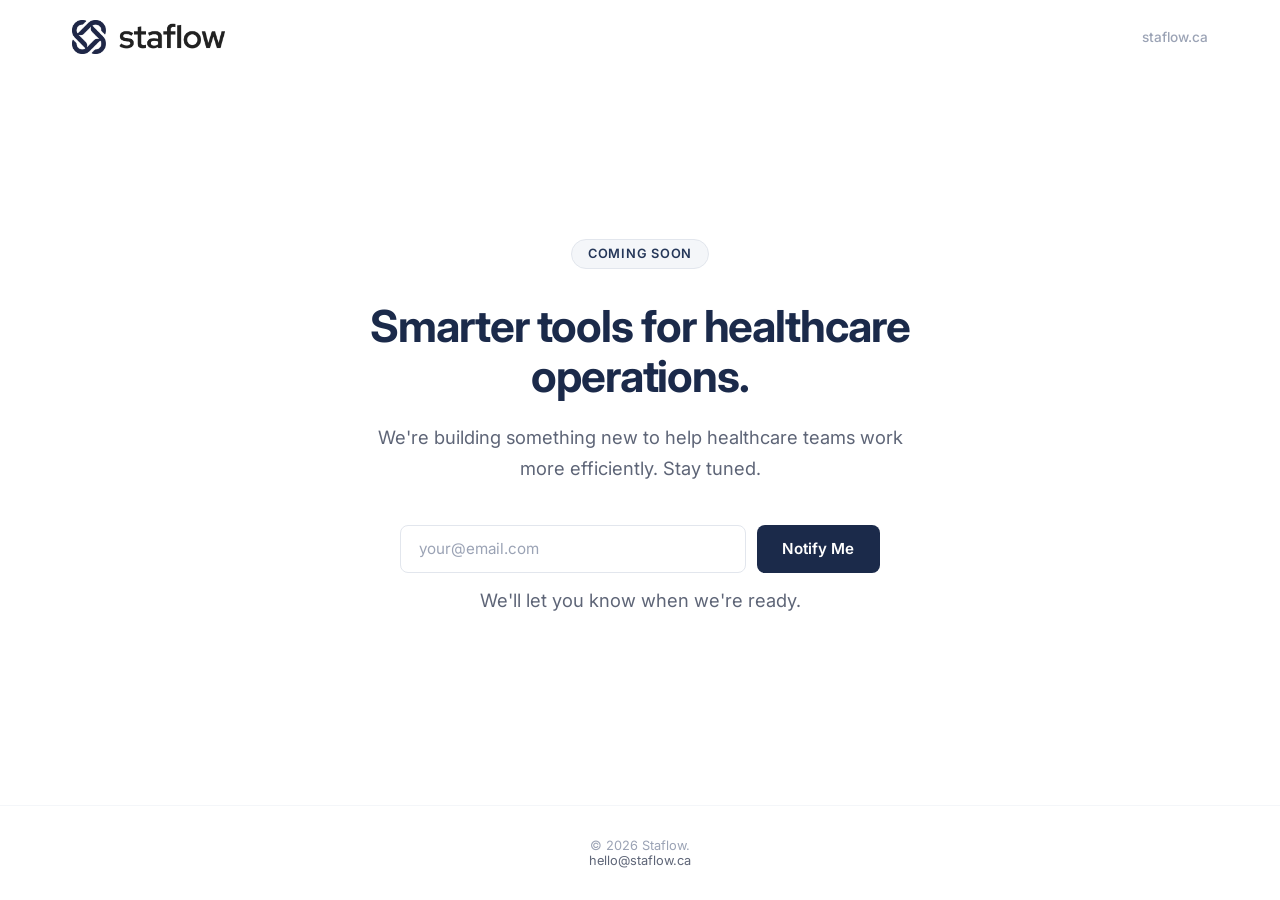
==== index.html @ c16e26d8 "Add files via upload" ====
<!DOCTYPE html>
<html lang="en">
<head>
    <meta charset="UTF-8">
    <meta name="viewport" content="width=device-width, initial-scale=1.0">
    <title>Staflow — Something new is coming</title>
    <meta name="description" content="Staflow is building smarter tools for healthcare operations. Coming soon.">
    <link rel="icon" type="image/x-icon" href="favicon.ico">

    <!-- Fonts -->
    <link rel="preconnect" href="https://fonts.googleapis.com">
    <link rel="preconnect" href="https://fonts.gstatic.com" crossorigin>
    <link href="https://fonts.googleapis.com/css2?family=Inter:wght@400;500;600;700&display=swap" rel="stylesheet">

    <style>
        *, *::before, *::after {
            margin: 0;
            padding: 0;
            box-sizing: border-box;
        }

        :root {
            --navy: #1B2A4A;
            --navy-light: #253759;
            --navy-dark: #111D35;
            --white: #FFFFFF;
            --gray-100: #F4F6F9;
            --gray-200: #E2E6ED;
            --gray-400: #9BA3B5;
            --gray-600: #5E6577;
            --accent: #3B7DDD;
            --accent-hover: #2E6AC4;
            --success: #2EAD6B;
        }

        html {
            font-size: 16px;
            scroll-behavior: smooth;
        }

        body {
            font-family: 'Inter', -apple-system, BlinkMacSystemFont, 'Segoe UI', sans-serif;
            background-color: var(--white);
            color: var(--navy);
            min-height: 100vh;
            display: flex;
            flex-direction: column;
            -webkit-font-smoothing: antialiased;
        }

        /* ── NAV ── */
        nav {
            padding: 1.25rem 2rem;
            display: flex;
            align-items: center;
            justify-content: space-between;
            max-width: 1200px;
            margin: 0 auto;
            width: 100%;
        }

        .logo-container {
            display: flex;
            align-items: center;
        }

        .logo-full {
            height: 34px;
            width: auto;
        }

        .nav-domain {
            font-size: 0.85rem;
            color: var(--gray-400);
            font-weight: 500;
        }

        /* ── HERO ── */
        .hero {
            flex: 1;
            display: flex;
            flex-direction: column;
            align-items: center;
            justify-content: center;
            text-align: center;
            padding: 4rem 2rem 3rem;
            max-width: 720px;
            margin: 0 auto;
        }

        .badge {
            display: inline-block;
            background: var(--gray-100);
            color: var(--navy-light);
            font-size: 0.8rem;
            font-weight: 600;
            letter-spacing: 0.06em;
            text-transform: uppercase;
            padding: 0.4rem 1rem;
            border-radius: 100px;
            border: 1px solid var(--gray-200);
            margin-bottom: 2rem;
        }

        .hero h1 {
            font-size: 2.75rem;
            font-weight: 700;
            line-height: 1.15;
            letter-spacing: -0.025em;
            color: var(--navy);
            margin-bottom: 1.25rem;
        }

        .hero p {
            font-size: 1.15rem;
            line-height: 1.7;
            color: var(--gray-600);
            max-width: 560px;
            margin-bottom: 2.5rem;
        }

        /* ── EMAIL FORM ── */
        .email-form {
            display: flex;
            gap: 0.65rem;
            width: 100%;
            max-width: 480px;
        }

        .email-form input[type="email"] {
            flex: 1;
            padding: 0.85rem 1.1rem;
            font-size: 0.95rem;
            font-family: inherit;
            border: 1.5px solid var(--gray-200);
            border-radius: 8px;
            outline: none;
            color: var(--navy);
            transition: border-color 0.2s;
        }

        .email-form input[type="email"]::placeholder {
            color: var(--gray-400);
        }

        .email-form input[type="email"]:focus {
            border-color: var(--accent);
        }

        .email-form button {
            padding: 0.85rem 1.6rem;
            font-size: 0.95rem;
            font-weight: 600;
            font-family: inherit;
            background: var(--navy);
            color: var(--white);
            border: none;
            border-radius: 8px;
            cursor: pointer;
            white-space: nowrap;
            transition: background 0.2s;
        }

        .email-form button:hover {
            background: var(--navy-light);
        }

        .form-note {
            margin-top: 0.75rem;
            font-size: 0.8rem;
            color: var(--gray-400);
        }

        /* Success state */
        .email-form.success input[type="email"] {
            border-color: var(--success);
        }

        .form-success {
            display: none;
            margin-top: 0.75rem;
            font-size: 0.9rem;
            color: var(--success);
            font-weight: 500;
        }

        .form-success.visible {
            display: block;
        }

        /* ── FEATURES STRIP ── */
        .features {
            display: flex;
            justify-content: center;
            gap: 3rem;
            padding: 3rem 2rem 1rem;
            max-width: 700px;
            margin: 0 auto;
        }

        .feature {
            text-align: center;
        }

        .feature-icon {
            width: 44px;
            height: 44px;
            background: var(--gray-100);
            border-radius: 10px;
            display: flex;
            align-items: center;
            justify-content: center;
            margin: 0 auto 0.65rem;
        }

        .feature-icon svg {
            width: 22px;
            height: 22px;
            stroke: var(--navy-light);
        }

        .feature h3 {
            font-size: 0.85rem;
            font-weight: 600;
            color: var(--navy);
            margin-bottom: 0.25rem;
        }

        .feature p {
            font-size: 0.78rem;
            color: var(--gray-400);
            line-height: 1.4;
        }

        /* ── FOOTER ── */
        footer {
            padding: 2rem;
            text-align: center;
            font-size: 0.8rem;
            color: var(--gray-400);
            border-top: 1px solid var(--gray-100);
            margin-top: auto;
        }

        footer a {
            color: var(--gray-600);
            text-decoration: none;
        }

        footer a:hover {
            color: var(--navy);
        }

        /* ── RESPONSIVE ── */
        @media (max-width: 640px) {
            nav {
                padding: 1rem 1.25rem;
            }

            .hero {
                padding: 3rem 1.5rem 2rem;
            }

            .hero h1 {
                font-size: 2rem;
            }

            .hero p {
                font-size: 1rem;
            }

            .email-form {
                flex-direction: column;
            }

            .email-form button {
                width: 100%;
            }

            .features {
                flex-direction: column;
                gap: 1.5rem;
                align-items: center;
            }
        }
    </style>
</head>
<body>

    <!-- NAV -->
    <nav>
        <div class="logo-container">
            <img src="staflow_logo.png" alt="Staflow" class="logo-full">
        </div>
        <span class="nav-domain">staflow.ca</span>
    </nav>

    <!-- HERO -->
    <main class="hero">
        <span class="badge">Coming Soon</span>

        <h1>Smarter tools for healthcare operations.</h1>

        <p>
            We're building something new to help healthcare teams work more
            efficiently. Stay tuned.
        </p>

        <form class="email-form" id="signupForm" onsubmit="handleSubmit(event)">
            <input type="email" id="emailInput" placeholder="your@email.com" required aria-label="Email address">
            <button type="submit">Notify Me</button>
        </form>
        <p class="form-note" id="formNote">We'll let you know when we're ready.</p>
        <p class="form-success" id="formSuccess">Thank you — we'll be in touch.</p>
    </main>

    <!-- FEATURE STRIP (removed for now) -->

    <!-- FOOTER -->
    <footer>
        &copy; 2026 Staflow.
        <br>
        <a href="mailto:hello@staflow.ca">hello@staflow.ca</a>
    </footer>

    <script>
        function handleSubmit(e) {
            e.preventDefault();
            const email = document.getElementById('emailInput').value;
            const form = document.getElementById('signupForm');
            const note = document.getElementById('formNote');
            const success = document.getElementById('formSuccess');

            // For now, store locally. Replace with your email service (Mailchimp, ConvertKit, etc.)
            console.log('Signup:', email);

            // Show success state
            form.classList.add('success');
            note.style.display = 'none';
            success.classList.add('visible');

            // Disable the form
            document.getElementById('emailInput').disabled = true;
            form.querySelector('button').textContent = 'Submitted';
            form.querySelector('button').disabled = true;
        }
    </script>

</body>
</html>
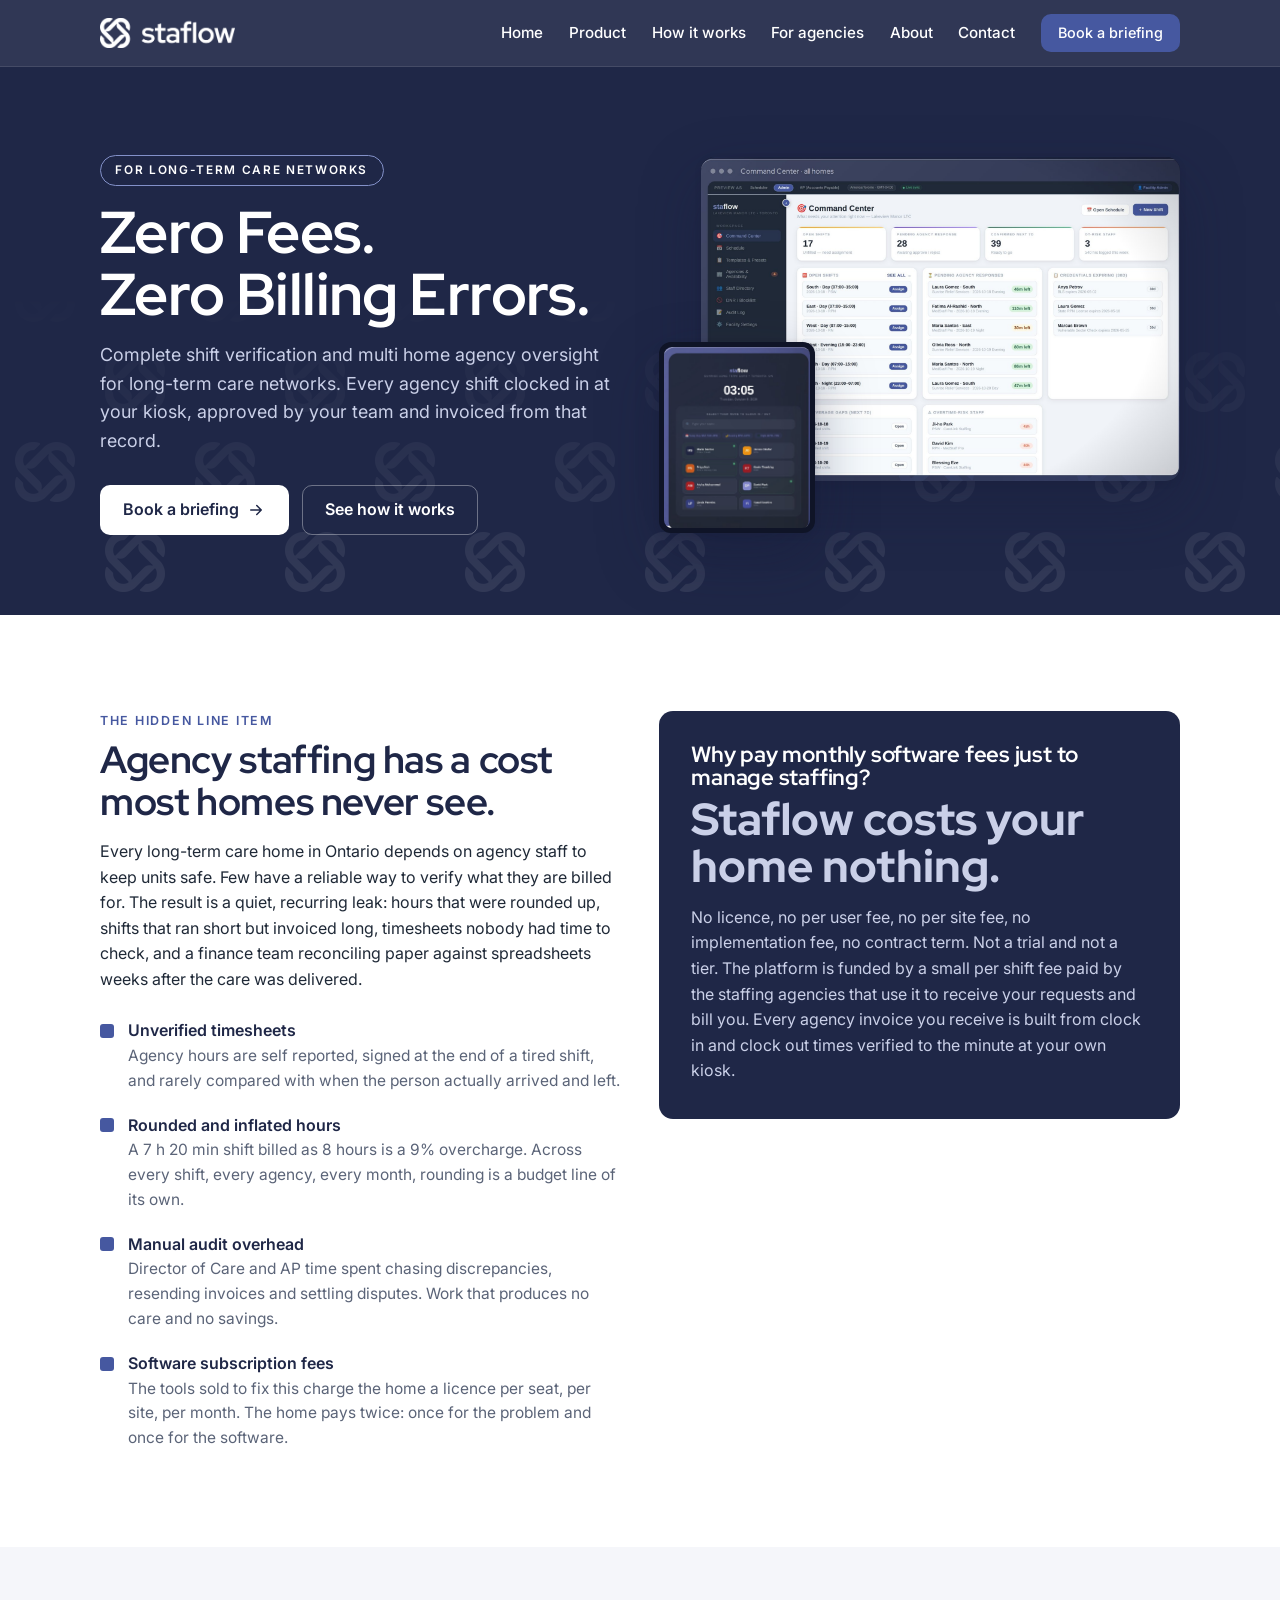
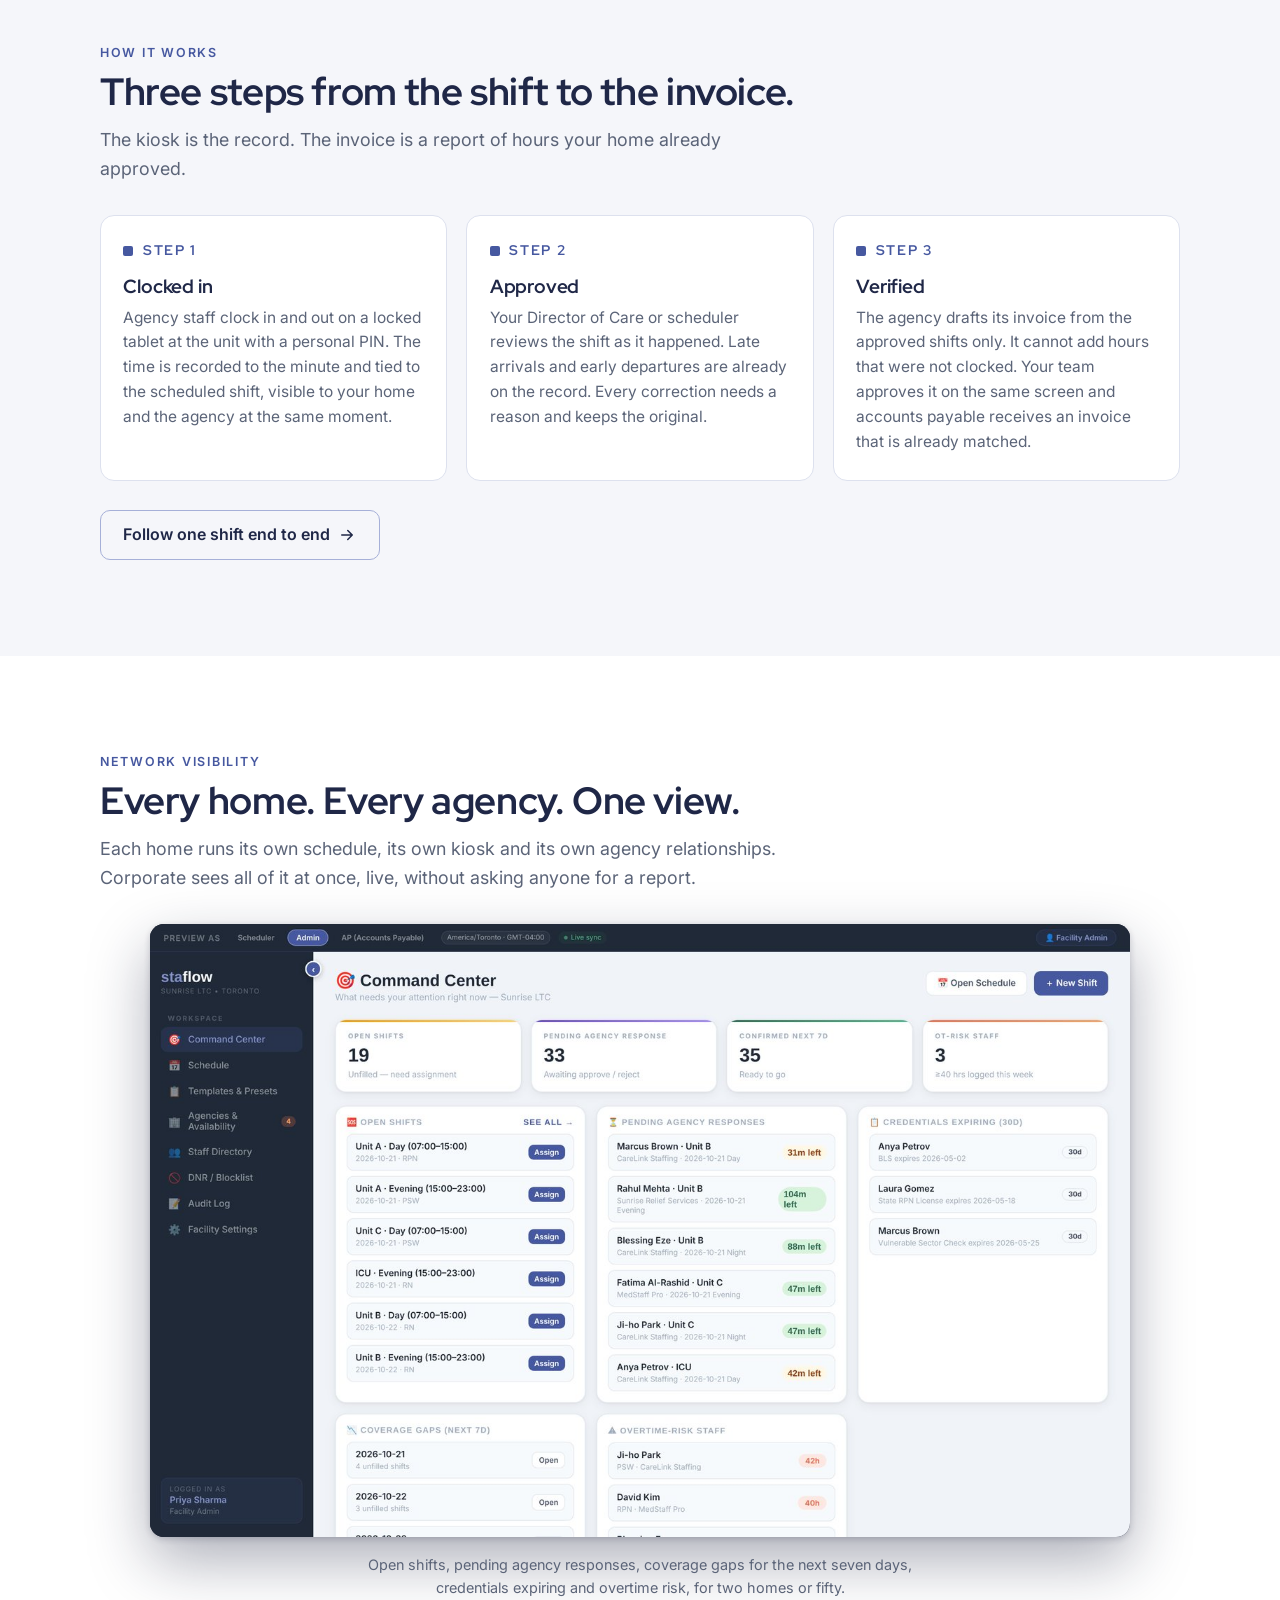
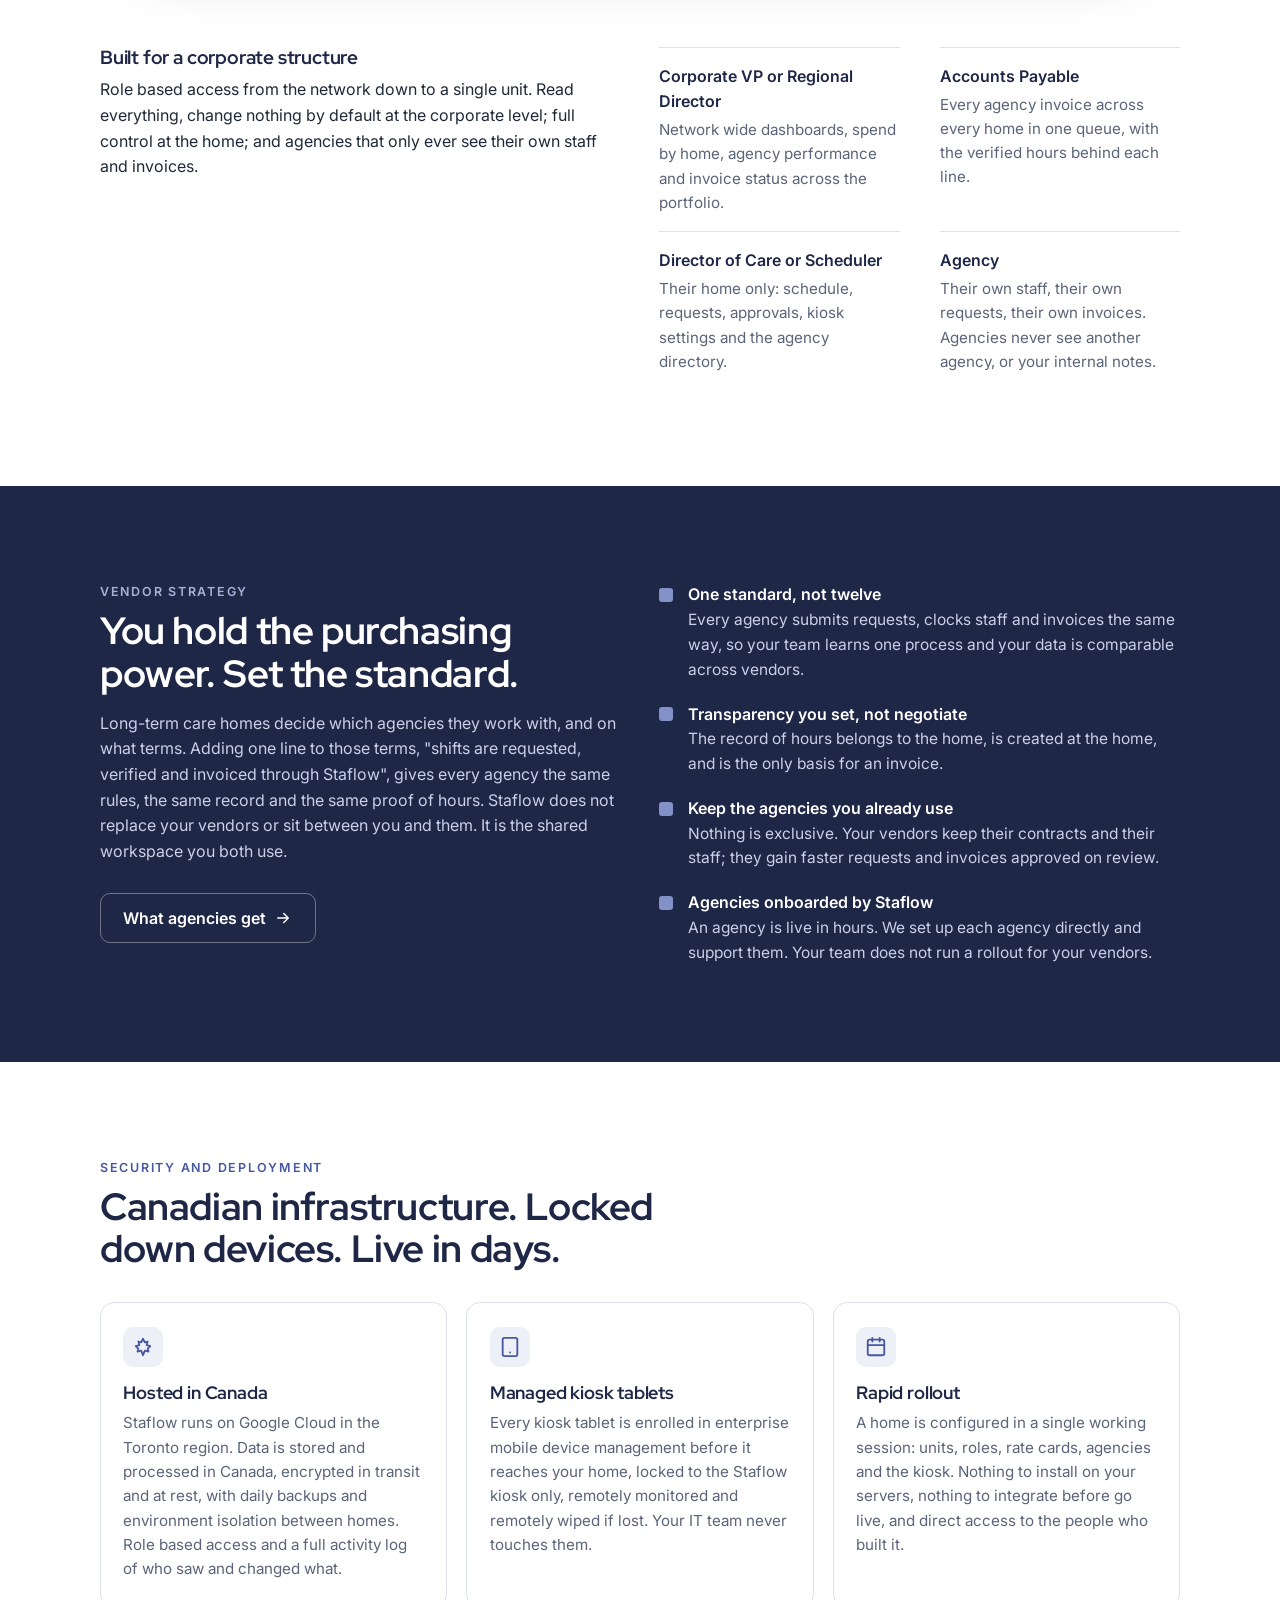
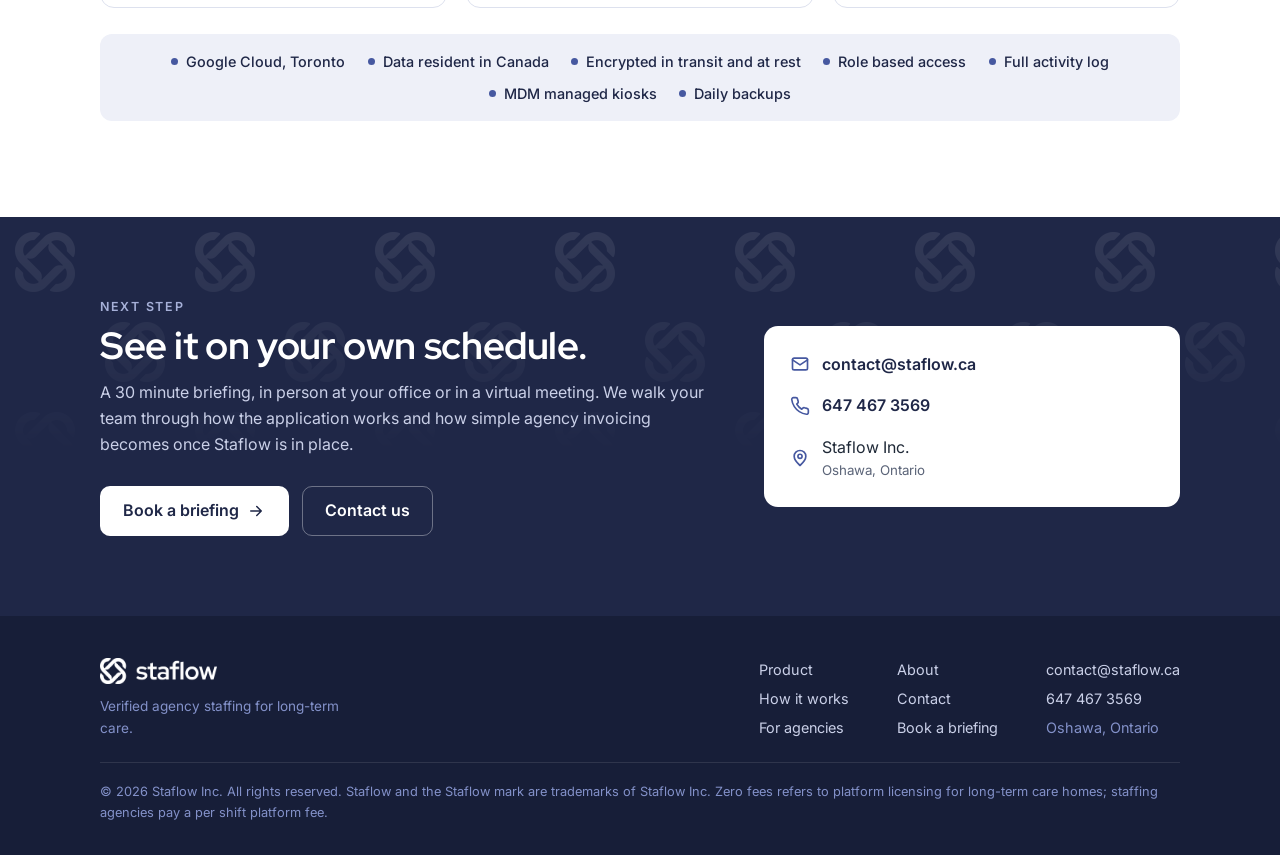
==== commit 1d2a116f: "Launch the full staflow.ca site Home, Product, How it works, For agencies, About and Contact pages, " ====
--- a/index.html
+++ b/index.html
@@ -1,350 +1,186 @@
 <!DOCTYPE html>
 <html lang="en">
 <head>
-    <meta charset="UTF-8">
-    <meta name="viewport" content="width=device-width, initial-scale=1.0">
-    <title>Staflow — Something new is coming</title>
-    <meta name="description" content="Staflow is building smarter tools for healthcare operations. Coming soon.">
-    <link rel="icon" type="image/x-icon" href="favicon.ico">
-
-    <!-- Fonts -->
-    <link rel="preconnect" href="https://fonts.googleapis.com">
-    <link rel="preconnect" href="https://fonts.gstatic.com" crossorigin>
-    <link href="https://fonts.googleapis.com/css2?family=Inter:wght@400;500;600;700&display=swap" rel="stylesheet">
-
-    <style>
-        *, *::before, *::after {
-            margin: 0;
-            padding: 0;
-            box-sizing: border-box;
-        }
-
-        :root {
-            --navy: #1B2A4A;
-            --navy-light: #253759;
-            --navy-dark: #111D35;
-            --white: #FFFFFF;
-            --gray-100: #F4F6F9;
-            --gray-200: #E2E6ED;
-            --gray-400: #9BA3B5;
-            --gray-600: #5E6577;
-            --accent: #3B7DDD;
-            --accent-hover: #2E6AC4;
-            --success: #2EAD6B;
-        }
-
-        html {
-            font-size: 16px;
-            scroll-behavior: smooth;
-        }
-
-        body {
-            font-family: 'Inter', -apple-system, BlinkMacSystemFont, 'Segoe UI', sans-serif;
-            background-color: var(--white);
-            color: var(--navy);
-            min-height: 100vh;
-            display: flex;
-            flex-direction: column;
-            -webkit-font-smoothing: antialiased;
-        }
-
-        /* ── NAV ── */
-        nav {
-            padding: 1.25rem 2rem;
-            display: flex;
-            align-items: center;
-            justify-content: space-between;
-            max-width: 1200px;
-            margin: 0 auto;
-            width: 100%;
-        }
-
-        .logo-container {
-            display: flex;
-            align-items: center;
-        }
-
-        .logo-full {
-            height: 34px;
-            width: auto;
-        }
-
-        .nav-domain {
-            font-size: 0.85rem;
-            color: var(--gray-400);
-            font-weight: 500;
-        }
-
-        /* ── HERO ── */
-        .hero {
-            flex: 1;
-            display: flex;
-            flex-direction: column;
-            align-items: center;
-            justify-content: center;
-            text-align: center;
-            padding: 4rem 2rem 3rem;
-            max-width: 720px;
-            margin: 0 auto;
-        }
-
-        .badge {
-            display: inline-block;
-            background: var(--gray-100);
-            color: var(--navy-light);
-            font-size: 0.8rem;
-            font-weight: 600;
-            letter-spacing: 0.06em;
-            text-transform: uppercase;
-            padding: 0.4rem 1rem;
-            border-radius: 100px;
-            border: 1px solid var(--gray-200);
-            margin-bottom: 2rem;
-        }
-
-        .hero h1 {
-            font-size: 2.75rem;
-            font-weight: 700;
-            line-height: 1.15;
-            letter-spacing: -0.025em;
-            color: var(--navy);
-            margin-bottom: 1.25rem;
-        }
-
-        .hero p {
-            font-size: 1.15rem;
-            line-height: 1.7;
-            color: var(--gray-600);
-            max-width: 560px;
-            margin-bottom: 2.5rem;
-        }
-
-        /* ── EMAIL FORM ── */
-        .email-form {
-            display: flex;
-            gap: 0.65rem;
-            width: 100%;
-            max-width: 480px;
-        }
-
-        .email-form input[type="email"] {
-            flex: 1;
-            padding: 0.85rem 1.1rem;
-            font-size: 0.95rem;
-            font-family: inherit;
-            border: 1.5px solid var(--gray-200);
-            border-radius: 8px;
-            outline: none;
-            color: var(--navy);
-            transition: border-color 0.2s;
-        }
-
-        .email-form input[type="email"]::placeholder {
-            color: var(--gray-400);
-        }
-
-        .email-form input[type="email"]:focus {
-            border-color: var(--accent);
-        }
-
-        .email-form button {
-            padding: 0.85rem 1.6rem;
-            font-size: 0.95rem;
-            font-weight: 600;
-            font-family: inherit;
-            background: var(--navy);
-            color: var(--white);
-            border: none;
-            border-radius: 8px;
-            cursor: pointer;
-            white-space: nowrap;
-            transition: background 0.2s;
-        }
-
-        .email-form button:hover {
-            background: var(--navy-light);
-        }
-
-        .form-note {
-            margin-top: 0.75rem;
-            font-size: 0.8rem;
-            color: var(--gray-400);
-        }
-
-        /* Success state */
-        .email-form.success input[type="email"] {
-            border-color: var(--success);
-        }
-
-        .form-success {
-            display: none;
-            margin-top: 0.75rem;
-            font-size: 0.9rem;
-            color: var(--success);
-            font-weight: 500;
-        }
-
-        .form-success.visible {
-            display: block;
-        }
-
-        /* ── FEATURES STRIP ── */
-        .features {
-            display: flex;
-            justify-content: center;
-            gap: 3rem;
-            padding: 3rem 2rem 1rem;
-            max-width: 700px;
-            margin: 0 auto;
-        }
-
-        .feature {
-            text-align: center;
-        }
-
-        .feature-icon {
-            width: 44px;
-            height: 44px;
-            background: var(--gray-100);
-            border-radius: 10px;
-            display: flex;
-            align-items: center;
-            justify-content: center;
-            margin: 0 auto 0.65rem;
-        }
-
-        .feature-icon svg {
-            width: 22px;
-            height: 22px;
-            stroke: var(--navy-light);
-        }
-
-        .feature h3 {
-            font-size: 0.85rem;
-            font-weight: 600;
-            color: var(--navy);
-            margin-bottom: 0.25rem;
-        }
-
-        .feature p {
-            font-size: 0.78rem;
-            color: var(--gray-400);
-            line-height: 1.4;
-        }
-
-        /* ── FOOTER ── */
-        footer {
-            padding: 2rem;
-            text-align: center;
-            font-size: 0.8rem;
-            color: var(--gray-400);
-            border-top: 1px solid var(--gray-100);
-            margin-top: auto;
-        }
-
-        footer a {
-            color: var(--gray-600);
-            text-decoration: none;
-        }
-
-        footer a:hover {
-            color: var(--navy);
-        }
-
-        /* ── RESPONSIVE ── */
-        @media (max-width: 640px) {
-            nav {
-                padding: 1rem 1.25rem;
-            }
-
-            .hero {
-                padding: 3rem 1.5rem 2rem;
-            }
-
-            .hero h1 {
-                font-size: 2rem;
-            }
-
-            .hero p {
-                font-size: 1rem;
-            }
-
-            .email-form {
-                flex-direction: column;
-            }
-
-            .email-form button {
-                width: 100%;
-            }
-
-            .features {
-                flex-direction: column;
-                gap: 1.5rem;
-                align-items: center;
-            }
-        }
-    </style>
+<meta charset="UTF-8">
+<meta name="viewport" content="width=device-width, initial-scale=1.0">
+<title>Staflow | Zero Fees. Zero Billing Errors.</title>
+<meta name="description" content="Verified agency staffing for long-term care. Every agency shift clocked in at your kiosk, approved by your team and invoiced from that record. No fees for homes.">
+<link rel="canonical" href="https://staflow.ca/">
+<meta property="og:type" content="website">
+<meta property="og:site_name" content="Staflow">
+<meta property="og:title" content="Staflow | Zero Fees. Zero Billing Errors.">
+<meta property="og:description" content="Verified agency staffing for long-term care. Every agency shift clocked in at your kiosk, approved by your team and invoiced from that record. No fees for homes.">
+<meta property="og:url" content="https://staflow.ca/">
+<meta property="og:image" content="https://staflow.ca/assets/og-image.jpg">
+<meta name="twitter:card" content="summary_large_image">
+<link rel="icon" href="/favicon.ico">
+<link rel="icon" type="image/png" href="/favicon-32.png">
+<link rel="preconnect" href="https://fonts.googleapis.com">
+<link rel="preconnect" href="https://fonts.gstatic.com" crossorigin>
+<link href="https://fonts.googleapis.com/css2?family=Red+Hat+Display:wght@700;800&family=Inter:wght@400;500;600&display=swap" rel="stylesheet">
+<link rel="stylesheet" href="/assets/site.css">
 </head>
 <body>
+<header class="site-header navy">
+  <div class="wrap">
+    <a class="brand" href="/" aria-label="Staflow home"><img src="/assets/logo-white.png" alt="Staflow" width="1200" height="267"></a>
+    <button class="nav-toggle" aria-label="Open menu" aria-expanded="false" aria-controls="nav"><span></span><span></span><span></span></button>
+    <nav class="nav" id="nav">
+      <a href="/" aria-current="page">Home</a><a href="/product/">Product</a><a href="/how-it-works/">How it works</a><a href="/agencies/">For agencies</a><a href="/about/">About</a><a href="/contact/">Contact</a>
+      <a class="btn btn-primary" href="https://calendly.com/nishanth-staflow/30min" target="_blank" rel="noopener">Book a briefing</a>
+    </nav>
+  </div>
+</header>
+<main>
+<section class="on-navy knot home-hero">
+  <div class="wrap grid-2">
+    <div>
+      <span class="badge">For long-term care networks</span>
+      <h1>Zero Fees.<br>Zero Billing Errors.</h1>
+      <p class="lede">Complete shift verification and multi home agency oversight for long-term care networks. Every agency shift clocked in at your kiosk, approved by your team and invoiced from that record.</p>
+      <div class="actions">
+        <a class="btn btn-primary" href="https://calendly.com/nishanth-staflow/30min" target="_blank" rel="noopener">Book a briefing <svg viewBox="0 0 24 24" fill="none" stroke="currentColor" stroke-width="2" stroke-linecap="round" stroke-linejoin="round"><path d="M5 12h14M13 6l6 6-6 6"/></svg></a>
+        <a class="btn btn-ghost" href="/how-it-works/">See how it works</a>
+      </div>
+    </div>
+    <div class="hero-comp">
+      <div class="frame main"><img src="/assets/command-center.jpg" alt="Staflow Command Center showing open shifts, pending agency responses, coverage gaps and overtime risk across homes" width="1600" height="1084"></div>
+      <div class="frame tablet"><img src="/assets/kiosk.jpg" alt="Staff kiosk clock in screen on a tablet" width="600" height="741"></div>
+    </div>
+  </div>
+</section>
 
-    <!-- NAV -->
-    <nav>
-        <div class="logo-container">
-            <img src="staflow_logo.png" alt="Staflow" class="logo-full">
+<section class="section">
+  <div class="wrap">
+    <div class="grid-2" style="align-items:start">
+      <div>
+        <p class="eyebrow">The hidden line item</p>
+        <h2 style="margin:.5rem 0 1rem">Agency staffing has a cost most homes never see.</h2>
+        <p>Every long-term care home in Ontario depends on agency staff to keep units safe. Few have a reliable way to verify what they are billed for. The result is a quiet, recurring leak: hours that were rounded up, shifts that ran short but invoiced long, timesheets nobody had time to check, and a finance team reconciling paper against spreadsheets weeks after the care was delivered.</p>
+        <div class="pointlist" style="margin-top:1.6rem">
+          <div class="pt"><div><b>Unverified timesheets</b><p>Agency hours are self reported, signed at the end of a tired shift, and rarely compared with when the person actually arrived and left.</p></div></div>
+          <div class="pt"><div><b>Rounded and inflated hours</b><p>A 7 h 20 min shift billed as 8 hours is a 9% overcharge. Across every shift, every agency, every month, rounding is a budget line of its own.</p></div></div>
+          <div class="pt"><div><b>Manual audit overhead</b><p>Director of Care and AP time spent chasing discrepancies, resending invoices and settling disputes. Work that produces no care and no savings.</p></div></div>
+          <div class="pt"><div><b>Software subscription fees</b><p>The tools sold to fix this charge the home a licence per seat, per site, per month. The home pays twice: once for the problem and once for the software.</p></div></div>
         </div>
-        <span class="nav-domain">staflow.ca</span>
-    </nav>
+      </div>
+      <div class="callout">
+        <h3>Why pay monthly software fees just to manage staffing?</h3>
+        <div class="big">Staflow costs your home nothing.</div>
+        <p>No licence, no per user fee, no per site fee, no implementation fee, no contract term. Not a trial and not a tier. The platform is funded by a small per shift fee paid by the staffing agencies that use it to receive your requests and bill you. Every agency invoice you receive is built from clock in and clock out times verified to the minute at your own kiosk.</p>
+      </div>
+    </div>
+  </div>
+</section>
 
-    <!-- HERO -->
-    <main class="hero">
-        <span class="badge">Coming Soon</span>
+<section class="section on-mist">
+  <div class="wrap">
+    <div class="sec-head">
+      <p class="eyebrow">How it works</p>
+      <h2>Three steps from the shift to the invoice.</h2>
+      <p class="lede">The kiosk is the record. The invoice is a report of hours your home already approved.</p>
+    </div>
+    <div class="steps">
+      <div class="step"><div class="num">STEP 1</div><h3>Clocked in</h3><p>Agency staff clock in and out on a locked tablet at the unit with a personal PIN. The time is recorded to the minute and tied to the scheduled shift, visible to your home and the agency at the same moment.</p></div>
+      <div class="step"><div class="num">STEP 2</div><h3>Approved</h3><p>Your Director of Care or scheduler reviews the shift as it happened. Late arrivals and early departures are already on the record. Every correction needs a reason and keeps the original.</p></div>
+      <div class="step"><div class="num">STEP 3</div><h3>Verified</h3><p>The agency drafts its invoice from the approved shifts only. It cannot add hours that were not clocked. Your team approves it on the same screen and accounts payable receives an invoice that is already matched.</p></div>
+    </div>
+    <div class="actions"><a class="btn btn-ghost" href="/how-it-works/">Follow one shift end to end <svg viewBox="0 0 24 24" fill="none" stroke="currentColor" stroke-width="2" stroke-linecap="round" stroke-linejoin="round"><path d="M5 12h14M13 6l6 6-6 6"/></svg></a></div>
+  </div>
+</section>
 
-        <h1>Smarter tools for healthcare operations.</h1>
+<section class="section">
+  <div class="wrap">
+    <div class="sec-head">
+      <p class="eyebrow">Network visibility</p>
+      <h2>Every home. Every agency. One view.</h2>
+      <p class="lede">Each home runs its own schedule, its own kiosk and its own agency relationships. Corporate sees all of it at once, live, without asking anyone for a report.</p>
+    </div>
+    <div class="frame" style="max-width:980px;margin:0 auto"><img src="/assets/command-center-home.jpg" alt="Command Center for one home showing open shifts, pending agency responses, confirmed shifts, overtime risk and expiring credentials" width="1400" height="875"></div>
+    <p style="text-align:center;font-size:.9rem;color:var(--muted);margin:1rem auto 0">Open shifts, pending agency responses, coverage gaps for the next seven days, credentials expiring and overtime risk, for two homes or fifty.</p>
+    <div class="grid-2" style="margin-top:3rem;align-items:start">
+      <div>
+        <h3 style="margin-bottom:.6rem">Built for a corporate structure</h3>
+        <p>Role based access from the network down to a single unit. Read everything, change nothing by default at the corporate level; full control at the home; and agencies that only ever see their own staff and invoices.</p>
+      </div>
+      <div class="roles">
+        <div class="role"><b>Corporate VP or Regional Director</b><p>Network wide dashboards, spend by home, agency performance and invoice status across the portfolio.</p></div>
+        <div class="role"><b>Accounts Payable</b><p>Every agency invoice across every home in one queue, with the verified hours behind each line.</p></div>
+        <div class="role"><b>Director of Care or Scheduler</b><p>Their home only: schedule, requests, approvals, kiosk settings and the agency directory.</p></div>
+        <div class="role"><b>Agency</b><p>Their own staff, their own requests, their own invoices. Agencies never see another agency, or your internal notes.</p></div>
+      </div>
+    </div>
+  </div>
+</section>
 
-        <p>
-            We're building something new to help healthcare teams work more
-            efficiently. Stay tuned.
-        </p>
+<section class="section on-navy">
+  <div class="wrap grid-2" style="align-items:start">
+    <div>
+      <p class="eyebrow">Vendor strategy</p>
+      <h2 style="margin:.5rem 0 1rem">You hold the purchasing power. Set the standard.</h2>
+      <p>Long-term care homes decide which agencies they work with, and on what terms. Adding one line to those terms, "shifts are requested, verified and invoiced through Staflow", gives every agency the same rules, the same record and the same proof of hours. Staflow does not replace your vendors or sit between you and them. It is the shared workspace you both use.</p>
+      <div class="actions"><a class="btn btn-ghost" href="/agencies/">What agencies get <svg viewBox="0 0 24 24" fill="none" stroke="currentColor" stroke-width="2" stroke-linecap="round" stroke-linejoin="round"><path d="M5 12h14M13 6l6 6-6 6"/></svg></a></div>
+    </div>
+    <div class="pointlist">
+      <div class="pt"><div><b>One standard, not twelve</b><p>Every agency submits requests, clocks staff and invoices the same way, so your team learns one process and your data is comparable across vendors.</p></div></div>
+      <div class="pt"><div><b>Transparency you set, not negotiate</b><p>The record of hours belongs to the home, is created at the home, and is the only basis for an invoice.</p></div></div>
+      <div class="pt"><div><b>Keep the agencies you already use</b><p>Nothing is exclusive. Your vendors keep their contracts and their staff; they gain faster requests and invoices approved on review.</p></div></div>
+      <div class="pt"><div><b>Agencies onboarded by Staflow</b><p>An agency is live in hours. We set up each agency directly and support them. Your team does not run a rollout for your vendors.</p></div></div>
+    </div>
+  </div>
+</section>
 
-        <form class="email-form" id="signupForm" onsubmit="handleSubmit(event)">
-            <input type="email" id="emailInput" placeholder="your@email.com" required aria-label="Email address">
-            <button type="submit">Notify Me</button>
-        </form>
-        <p class="form-note" id="formNote">We'll let you know when we're ready.</p>
-        <p class="form-success" id="formSuccess">Thank you — we'll be in touch.</p>
-    </main>
-
-    <!-- FEATURE STRIP (removed for now) -->
-
-    <!-- FOOTER -->
-    <footer>
-        &copy; 2026 Staflow.
-        <br>
-        <a href="mailto:hello@staflow.ca">hello@staflow.ca</a>
-    </footer>
-
-    <script>
-        function handleSubmit(e) {
-            e.preventDefault();
-            const email = document.getElementById('emailInput').value;
-            const form = document.getElementById('signupForm');
-            const note = document.getElementById('formNote');
-            const success = document.getElementById('formSuccess');
-
-            // For now, store locally. Replace with your email service (Mailchimp, ConvertKit, etc.)
-            console.log('Signup:', email);
-
-            // Show success state
-            form.classList.add('success');
-            note.style.display = 'none';
-            success.classList.add('visible');
-
-            // Disable the form
-            document.getElementById('emailInput').disabled = true;
-            form.querySelector('button').textContent = 'Submitted';
-            form.querySelector('button').disabled = true;
-        }
-    </script>
-
+<section class="section">
+  <div class="wrap">
+    <div class="sec-head">
+      <p class="eyebrow">Security and deployment</p>
+      <h2>Canadian infrastructure. Locked down devices. Live in days.</h2>
+    </div>
+    <div class="cards">
+      <div class="card"><div class="ic"><svg viewBox="0 0 24 24" fill="none" stroke="currentColor" stroke-width="2" stroke-linecap="round" stroke-linejoin="round"><path d="M12 3l2 4 3-1-1 4 4 1-3 3 1 3-4-1-2 5-2-5-4 1 1-3-3-3 4-1-1-4 3 1z"/></svg></div><h3>Hosted in Canada</h3><p>Staflow runs on Google Cloud in the Toronto region. Data is stored and processed in Canada, encrypted in transit and at rest, with daily backups and environment isolation between homes. Role based access and a full activity log of who saw and changed what.</p></div>
+      <div class="card"><div class="ic"><svg viewBox="0 0 24 24" fill="none" stroke="currentColor" stroke-width="2" stroke-linecap="round" stroke-linejoin="round"><rect x="4" y="2" width="16" height="20" rx="2"/><path d="M12 18h.01"/></svg></div><h3>Managed kiosk tablets</h3><p>Every kiosk tablet is enrolled in enterprise mobile device management before it reaches your home, locked to the Staflow kiosk only, remotely monitored and remotely wiped if lost. Your IT team never touches them.</p></div>
+      <div class="card"><div class="ic"><svg viewBox="0 0 24 24" fill="none" stroke="currentColor" stroke-width="2" stroke-linecap="round" stroke-linejoin="round"><rect x="3" y="4" width="18" height="17" rx="2"/><path d="M16 2v4M8 2v4M3 10h18"/></svg></div><h3>Rapid rollout</h3><p>A home is configured in a single working session: units, roles, rate cards, agencies and the kiosk. Nothing to install on your servers, nothing to integrate before go live, and direct access to the people who built it.</p></div>
+    </div>
+    <div class="facts" style="margin-top:1.6rem">
+      <span>Google Cloud, Toronto</span><span>Data resident in Canada</span><span>Encrypted in transit and at rest</span><span>Role based access</span><span>Full activity log</span><span>MDM managed kiosks</span><span>Daily backups</span>
+    </div>
+  </div>
+</section>
+</main>
+<section class="on-navy knot top cta-band">
+  <div class="wrap inner">
+    <div>
+      <p class="eyebrow">Next step</p>
+      <h2>See it on your own schedule.</h2>
+      <p>A 30 minute briefing, in person at your office or in a virtual meeting. We walk your team through how the application works and how simple agency invoicing becomes once Staflow is in place.</p>
+      <div class="actions">
+        <a class="btn btn-primary" href="https://calendly.com/nishanth-staflow/30min" target="_blank" rel="noopener">Book a briefing <svg viewBox="0 0 24 24" fill="none" stroke="currentColor" stroke-width="2" stroke-linecap="round" stroke-linejoin="round"><path d="M5 12h14M13 6l6 6-6 6"/></svg></a>
+        <a class="btn btn-ghost" href="/contact/">Contact us</a>
+      </div>
+    </div>
+    <div class="contact-card">
+      <div class="row"><svg viewBox="0 0 24 24" fill="none" stroke="currentColor" stroke-width="2" stroke-linecap="round" stroke-linejoin="round"><rect x="3" y="5" width="18" height="14" rx="2"/><path d="m3 7 9 6 9-6"/></svg><a href="mailto:contact@staflow.ca">contact@staflow.ca</a></div>
+      <div class="row"><svg viewBox="0 0 24 24" fill="none" stroke="currentColor" stroke-width="2" stroke-linecap="round" stroke-linejoin="round"><path d="M22 16.9v3a2 2 0 0 1-2.2 2 19.8 19.8 0 0 1-8.6-3.1 19.5 19.5 0 0 1-6-6A19.8 19.8 0 0 1 2.1 4.2 2 2 0 0 1 4.1 2h3a2 2 0 0 1 2 1.7c.1.9.4 1.8.7 2.7a2 2 0 0 1-.5 2.1L8.1 9.8a16 16 0 0 0 6 6l1.3-1.3a2 2 0 0 1 2.1-.4c.9.3 1.8.6 2.7.7a2 2 0 0 1 1.7 2z"/></svg><a href="tel:+16474673569">647 467 3569</a></div>
+      <div class="row"><svg viewBox="0 0 24 24" fill="none" stroke="currentColor" stroke-width="2" stroke-linecap="round" stroke-linejoin="round"><path d="M12 21s7-6.1 7-11a7 7 0 0 0-14 0c0 4.9 7 11 7 11z"/><circle cx="12" cy="10" r="2.5"/></svg><span>Staflow Inc.<small>Oshawa, Ontario</small></span></div>
+    </div>
+  </div>
+</section>
+<footer class="site-footer">
+  <div class="wrap">
+    <div>
+      <img src="/assets/logo-white.png" alt="Staflow" width="1200" height="267">
+      <p style="color:var(--c300);font-size:.85rem;margin-top:.8rem;max-width:30ch">Verified agency staffing for long-term care.</p>
+    </div>
+    <div class="cols">
+      <div><a href="/product/">Product</a><a href="/how-it-works/">How it works</a><a href="/agencies/">For agencies</a></div>
+      <div><a href="/about/">About</a><a href="/contact/">Contact</a><a href="https://calendly.com/nishanth-staflow/30min" target="_blank" rel="noopener">Book a briefing</a></div>
+      <div><a href="mailto:contact@staflow.ca">contact@staflow.ca</a><a href="tel:+16474673569">647 467 3569</a><span style="color:var(--c300)">Oshawa, Ontario</span></div>
+    </div>
+    <div class="legal">&copy; 2026 Staflow Inc. All rights reserved. Staflow and the Staflow mark are trademarks of Staflow Inc. Zero fees refers to platform licensing for long-term care homes; staffing agencies pay a per shift platform fee.</div>
+  </div>
+</footer>
+<script>
+(function(){var b=document.querySelector('.nav-toggle'),n=document.getElementById('nav');if(!b||!n)return;b.addEventListener('click',function(){var o=n.classList.toggle('open');b.setAttribute('aria-expanded',o?'true':'false');b.setAttribute('aria-label',o?'Close menu':'Open menu');});})();
+</script>
 </body>
 </html>
--- a/assets/site.css
+++ b/assets/site.css
@@ -0,0 +1,253 @@
+/* Staflow marketing site — shared styles */
+:root{
+  --navy:#1F2747;
+  --navy-deep:#171E38;
+  --ink:#1F2937;
+  --c600:#36447C;
+  --c500:#4658A0;
+  --c400:#5F71B9;
+  --c300:#8391C9;
+  --c200:#A6B0D8;
+  --c100:#CAD0E8;
+  --c50:#EEF0F8;
+  --paper:#FFFFFF;
+  --mist:#F5F6FA;
+  --line:#DDE1EE;
+  --muted:#5B6478;
+  --ok:#1E8E5A;
+  --head:'Red Hat Display',system-ui,sans-serif;
+  --body:'Inter',system-ui,-apple-system,'Segoe UI',sans-serif;
+  --radius:14px;
+  --max:1120px;
+}
+*,*::before,*::after{box-sizing:border-box;margin:0;padding:0}
+html{scroll-behavior:smooth;-webkit-text-size-adjust:100%}
+body{font-family:var(--body);color:var(--ink);background:var(--paper);line-height:1.6;-webkit-font-smoothing:antialiased;font-size:16px}
+img{max-width:100%;display:block;height:auto}
+a{color:var(--c500)}
+h1,h2,h3,h4{font-family:var(--head);font-weight:700;line-height:1.1;color:var(--navy);letter-spacing:-0.01em}
+h1{font-size:clamp(2.1rem,5.4vw,3.6rem)}
+h2{font-size:clamp(1.65rem,3.6vw,2.4rem)}
+h3{font-size:1.2rem}
+p{max-width:62ch}
+.wrap{width:100%;max-width:var(--max);margin:0 auto;padding:0 20px}
+.eyebrow{font-family:var(--body);font-size:.78rem;font-weight:600;letter-spacing:.14em;text-transform:uppercase;color:var(--c500)}
+.on-navy .eyebrow{color:var(--c200)}
+.lede{font-size:1.12rem;color:var(--muted)}
+.on-navy .lede{color:var(--c100)}
+
+/* Buttons */
+.btn{display:inline-flex;align-items:center;justify-content:center;gap:.5rem;padding:.9rem 1.4rem;border-radius:10px;font-weight:600;font-size:1rem;text-decoration:none;border:1.5px solid transparent;transition:background .15s,color .15s,border-color .15s;cursor:pointer;line-height:1.2}
+.btn-primary{background:var(--c500);color:#fff}
+.btn-primary:hover{background:var(--c600)}
+.on-navy .btn-primary{background:#fff;color:var(--navy)}
+.on-navy .btn-primary:hover{background:var(--c100)}
+.btn-ghost{background:transparent;color:var(--navy);border-color:var(--c200)}
+.btn-ghost:hover{border-color:var(--c500);background:var(--c50)}
+.on-navy .btn-ghost{color:#fff;border-color:rgba(255,255,255,.35)}
+.on-navy .btn-ghost:hover{border-color:#fff;background:rgba(255,255,255,.08)}
+.btn svg{width:18px;height:18px;flex:none}
+
+/* Header */
+.site-header{position:sticky;top:0;z-index:50;background:rgba(255,255,255,.92);backdrop-filter:saturate(1.4) blur(10px);border-bottom:1px solid var(--line)}
+.site-header .wrap{display:flex;align-items:center;justify-content:space-between;height:66px;gap:1rem}
+.brand img{height:30px;width:auto}
+.nav{display:flex;gap:1.6rem;align-items:center}
+.nav a{color:var(--ink);text-decoration:none;font-weight:500;font-size:.95rem}
+.nav a:hover,.nav a[aria-current="page"]{color:var(--c500)}
+.nav .btn{padding:.6rem 1rem;font-size:.9rem}
+.nav-toggle{display:none;background:none;border:0;padding:.4rem;cursor:pointer}
+.nav-toggle span{display:block;width:22px;height:2px;background:var(--navy);margin:5px 0;border-radius:2px}
+@media (max-width:820px){
+  .nav-toggle{display:block}
+  .nav{display:none;position:absolute;left:0;right:0;top:66px;background:#fff;flex-direction:column;align-items:stretch;padding:1rem 20px 1.4rem;border-bottom:1px solid var(--line);gap:1rem}
+  .nav.open{display:flex}
+  .nav .btn{justify-content:center}
+}
+.site-header.navy{background:rgba(31,39,71,.92);border-bottom-color:rgba(255,255,255,.1)}
+.site-header.navy .nav a{color:#fff}
+.site-header.navy .nav a:hover{color:var(--c100)}
+.site-header.navy .nav-toggle span{background:#fff}
+@media (max-width:820px){.site-header.navy .nav{background:var(--navy)}}
+
+/* Sections */
+.section{padding:clamp(3.2rem,8vw,6rem) 0}
+.section.tight{padding:clamp(2.2rem,5vw,3.5rem) 0}
+.on-navy{background:var(--navy);color:#fff}
+.on-navy h1,.on-navy h2,.on-navy h3{color:#fff}
+.on-navy p{color:var(--c100)}
+.on-mist{background:var(--mist)}
+.knot{position:relative;overflow:hidden;isolation:isolate}
+.knot::before{content:"";position:absolute;inset:0;z-index:-1;background-image:url("knot-tile.png");background-size:180px 180px;background-repeat:repeat;opacity:.09;
+  -webkit-mask-image:linear-gradient(to top,rgba(0,0,0,1) 0%,rgba(0,0,0,0) 60%);mask-image:linear-gradient(to top,rgba(0,0,0,1) 0%,rgba(0,0,0,0) 60%)}
+.knot.top::before{-webkit-mask-image:linear-gradient(to bottom,rgba(0,0,0,1) 0%,rgba(0,0,0,0) 60%);mask-image:linear-gradient(to bottom,rgba(0,0,0,1) 0%,rgba(0,0,0,0) 60%)}
+
+/* Device frame */
+.frame{border-radius:14px;overflow:hidden;box-shadow:0 24px 60px rgba(23,30,56,.35),0 2px 6px rgba(23,30,56,.2);background:#0f1427}
+.frame img{width:100%}
+
+/* Steps */
+.steps{display:grid;gap:1.2rem;grid-template-columns:repeat(3,1fr);counter-reset:step}
+.step{background:#fff;border:1px solid var(--line);border-radius:var(--radius);padding:1.5rem 1.4rem 1.6rem;position:relative}
+.on-navy .step{background:rgba(255,255,255,.06);border-color:rgba(255,255,255,.14)}
+.step .num{font-family:var(--head);font-weight:700;font-size:.85rem;letter-spacing:.12em;color:var(--c500);margin-bottom:.9rem;display:flex;align-items:center;gap:.6rem}
+.on-navy .step .num{color:var(--c200)}
+.step .num::before{content:"";width:10px;height:10px;background:var(--c500);display:inline-block;border-radius:2px}
+.on-navy .step .num::before{background:var(--c300)}
+.step h3{margin-bottom:.5rem}
+.step p{font-size:.97rem;color:var(--muted)}
+.on-navy .step p{color:var(--c100)}
+@media (max-width:760px){.steps{grid-template-columns:1fr}}
+
+/* Feature list */
+.points{display:grid;gap:1.4rem 2.2rem;grid-template-columns:repeat(2,1fr)}
+.point{padding-left:1.1rem;border-left:3px solid var(--c500)}
+.point b{display:block;color:var(--navy);font-weight:600;margin-bottom:.2rem}
+.point p{color:var(--muted);font-size:.97rem}
+@media (max-width:700px){.points{grid-template-columns:1fr}}
+
+/* Contact card */
+.contact-card{background:#fff;color:var(--ink);border-radius:var(--radius);padding:1.6rem;display:grid;gap:1rem}
+.contact-card a{color:var(--navy);text-decoration:none;font-weight:600}
+.contact-card a:hover{text-decoration:underline}
+.contact-card .row{display:flex;gap:.8rem;align-items:center}
+.contact-card .row svg{width:20px;height:20px;color:var(--c500);flex:none}
+.contact-card small{display:block;color:var(--muted);font-weight:400}
+
+/* Footer */
+.site-footer{background:var(--navy-deep);color:var(--c200);padding:2.6rem 0 2rem;font-size:.9rem}
+.site-footer .wrap{display:flex;flex-wrap:wrap;gap:1.4rem 3rem;align-items:flex-start;justify-content:space-between}
+.site-footer img{height:26px;width:auto}
+.site-footer a{color:var(--c100);text-decoration:none}
+.site-footer a:hover{color:#fff}
+.site-footer .cols{display:flex;gap:3rem;flex-wrap:wrap}
+.site-footer .cols div{display:grid;gap:.4rem}
+.site-footer .legal{width:100%;border-top:1px solid rgba(255,255,255,.1);padding-top:1.2rem;font-size:.8rem;color:var(--c300)}
+
+/* Utilities */
+.grid-2{display:grid;gap:2.4rem;grid-template-columns:1fr 1fr;align-items:center}
+@media (max-width:860px){.grid-2{grid-template-columns:1fr}}
+.stack>*+*{margin-top:1rem}
+.actions{display:flex;gap:.8rem;flex-wrap:wrap;margin-top:1.8rem}
+.rule{height:1px;background:var(--line);border:0}
+.center{text-align:center}
+.center p{margin-left:auto;margin-right:auto}
+
+/* ---- Site pages (added for the full site) ---- */
+.page-hero{padding:clamp(3rem,8vw,5.5rem) 0 clamp(2.4rem,6vw,4rem)}
+.page-hero h1{margin:.6rem 0 1rem;text-wrap:balance}
+.page-hero .grid-2 h1{font-size:clamp(2rem,3.8vw,3rem)}
+.page-hero .lede{max-width:40rem}
+.badge{display:inline-block;line-height:1.5;border:1px solid var(--c300);color:#fff;border-radius:999px;padding:.35rem .9rem;font-size:.74rem;font-weight:600;letter-spacing:.14em;text-transform:uppercase}
+.on-mist .badge,.section .badge{border-color:var(--c300);color:var(--c600)}
+
+/* Home hero composition */
+.home-hero{padding:clamp(3rem,8vw,5.5rem) 0 clamp(3rem,7vw,5rem)}
+.home-hero h1{font-size:clamp(2.5rem,4.7vw,3.7rem);line-height:1.04;margin:1rem 0 1rem}
+.home-hero .lede{max-width:34rem}
+.hero-comp{position:relative;padding-bottom:3.2rem}
+.hero-comp .frame.main{margin-left:8%}
+.hero-comp .frame.tablet{position:absolute;left:0;bottom:0;width:30%;background:#0f1427;border-radius:12px;padding:5px}
+.hero-comp .frame.tablet img{border-radius:8px}
+@media (max-width:860px){.hero-comp{padding-bottom:2.4rem}.hero-comp .frame.main{margin-left:0}.hero-comp .frame.tablet{width:34%;left:-6px}}
+
+/* Section headings */
+.sec-head{max-width:46rem;margin-bottom:2rem}
+.sec-head h2{margin:.5rem 0 .8rem;text-wrap:balance}
+.sec-head .lede{margin-top:.4rem}
+
+/* Feature rows (image + text, alternating) */
+.feature{display:grid;grid-template-columns:1.1fr .9fr;gap:3rem;align-items:center;padding:clamp(2rem,5vw,3.5rem) 0;border-top:1px solid var(--line)}
+.feature:first-of-type{border-top:0}
+.feature.flip{grid-template-columns:.9fr 1.1fr}
+.feature.flip .feature-media{order:2}
+.feature h3{font-size:1.5rem;margin:.4rem 0 .8rem}
+.feature ul{list-style:none;display:grid;gap:.55rem;margin-top:1rem}
+.feature li{padding-left:1.3rem;position:relative;color:var(--ink);font-size:.97rem}
+.feature li::before{content:"";position:absolute;left:0;top:.5em;width:9px;height:9px;background:var(--c500);border-radius:2px}
+.feature-media .frame{box-shadow:0 18px 44px rgba(23,30,56,.22),0 1px 3px rgba(23,30,56,.15)}
+.feature-media .frame.tablet{max-width:300px;margin:0 auto;padding:6px;background:#0f1427}
+.feature-media .frame.tablet img{border-radius:9px}
+@media (max-width:860px){.feature,.feature.flip{grid-template-columns:1fr;gap:1.6rem}.feature.flip .feature-media{order:0}}
+
+/* Points with square markers (brochure style) */
+.pointlist{display:grid;gap:1.2rem}
+.pointlist .pt{display:grid;grid-template-columns:14px 1fr;gap:.9rem;align-items:start}
+.pointlist .pt::before{content:"";width:14px;height:14px;background:var(--c500);border-radius:3px;margin-top:.35rem}
+.pointlist b{display:block;color:var(--navy);font-weight:600}
+.pointlist p{color:var(--muted);font-size:.97rem}
+.on-navy .pointlist b{color:#fff}
+.on-navy .pointlist p{color:var(--c100)}
+.on-navy .pointlist .pt::before{background:var(--c300)}
+
+/* Callout */
+.callout{background:var(--navy);color:#fff;border-radius:var(--radius);padding:2rem 2rem 2.2rem}
+.callout h3{color:#fff;font-size:1.35rem;margin-bottom:.4rem}
+.callout .big{font-family:var(--head);font-weight:800;font-size:clamp(2rem,4vw,2.8rem);color:var(--c100);line-height:1.05;margin-bottom:.9rem}
+.callout p{color:var(--c100)}
+.callout.light{background:#fff;color:var(--ink);border:1px solid var(--line)}
+.callout.light h3,.callout.light .big{color:var(--navy)}
+.callout.light p{color:var(--muted)}
+
+/* Roles grid */
+.roles{display:grid;grid-template-columns:1fr 1fr;gap:0 2.5rem}
+@media (max-width:700px){.roles{grid-template-columns:1fr}}
+.role{padding:1rem 0;border-top:1px solid var(--line)}
+.role b{display:block;color:var(--navy);font-weight:600;margin-bottom:.2rem}
+.role p{font-size:.95rem;color:var(--muted)}
+
+/* Fact strip */
+.facts{display:flex;flex-wrap:wrap;gap:.6rem 1.4rem;justify-content:center;background:var(--c50);border-radius:12px;padding:1rem 1.4rem;font-size:.9rem;font-weight:500;color:var(--navy)}
+.facts span{display:inline-flex;align-items:center;gap:.5rem}
+.facts span::before{content:"";width:7px;height:7px;background:var(--c500);border-radius:50%}
+
+/* Numbered flow (life of a shift) */
+.flow{display:grid;gap:0;counter-reset:f}
+.flow .f{display:grid;grid-template-columns:52px 1fr;gap:1.2rem;padding:1.1rem 0;border-top:1px solid var(--line)}
+.flow .f:first-child{border-top:0}
+.flow .f .n{width:40px;height:40px;border-radius:50%;background:var(--navy);color:#fff;display:flex;align-items:center;justify-content:center;font-family:var(--head);font-weight:700}
+.flow .f b{display:block;color:var(--navy);font-weight:600}
+.flow .f p{color:var(--muted);font-size:.97rem}
+.flow .f .where{display:inline-block;font-size:.74rem;letter-spacing:.1em;text-transform:uppercase;color:var(--c500);font-weight:600;margin-bottom:.25rem}
+
+/* Cards grid */
+.cards{display:grid;grid-template-columns:repeat(3,1fr);gap:1.2rem}
+@media (max-width:860px){.cards{grid-template-columns:1fr}}
+.card{background:#fff;border:1px solid var(--line);border-radius:var(--radius);padding:1.5rem 1.4rem 1.6rem}
+.card h3{font-size:1.15rem;margin-bottom:.5rem}
+.card p{font-size:.95rem;color:var(--muted)}
+.card .ic{width:40px;height:40px;border-radius:10px;background:var(--c50);color:var(--c500);display:flex;align-items:center;justify-content:center;margin-bottom:1rem}
+.card .ic svg{width:22px;height:22px}
+.on-navy .card{background:rgba(255,255,255,.06);border-color:rgba(255,255,255,.14)}
+.on-navy .card p{color:var(--c100)}
+.on-navy .card .ic{background:rgba(255,255,255,.1);color:#fff}
+
+/* Team */
+.team{display:grid;grid-template-columns:1fr 1fr;gap:1.2rem;max-width:720px}
+@media (max-width:600px){.team{grid-template-columns:1fr}}
+.member{border:1px solid var(--line);border-radius:var(--radius);padding:1.5rem;background:#fff}
+.member .avatar{width:56px;height:56px;border-radius:50%;background:var(--navy);color:#fff;font-family:var(--head);font-weight:700;font-size:1.2rem;display:flex;align-items:center;justify-content:center;margin-bottom:1rem}
+.member b{display:block;font-size:1.1rem;color:var(--navy)}
+.member span{display:block;color:var(--muted);margin-bottom:.5rem}
+.member a{text-decoration:none;font-weight:500}
+
+/* Contact page */
+.contact-grid{display:grid;grid-template-columns:1.1fr .9fr;gap:2.5rem;align-items:start}
+@media (max-width:860px){.contact-grid{grid-template-columns:1fr}}
+.contact-list{display:grid;gap:1rem}
+.contact-list .item{display:grid;grid-template-columns:44px 1fr;gap:1rem;align-items:start;padding:1.1rem 1.2rem;border:1px solid var(--line);border-radius:12px;background:#fff}
+.contact-list .item .ic{width:44px;height:44px;border-radius:10px;background:var(--c50);color:var(--c500);display:flex;align-items:center;justify-content:center}
+.contact-list .item .ic svg{width:22px;height:22px}
+.contact-list .item b{display:block;color:var(--navy);font-weight:600}
+.contact-list .item a{text-decoration:none;font-weight:500;color:var(--c600)}
+.contact-list .item p{font-size:.9rem;color:var(--muted)}
+
+/* CTA band */
+.cta-band{padding:clamp(3rem,7vw,5rem) 0}
+.cta-band .inner{display:grid;grid-template-columns:1.2fr .8fr;gap:2.5rem;align-items:center}
+@media (max-width:860px){.cta-band .inner{grid-template-columns:1fr}}
+.cta-band h2{margin:.5rem 0 .8rem}
+
+/* Focus and motion */
+a:focus-visible,button:focus-visible{outline:3px solid var(--c300);outline-offset:3px}
+@media (prefers-reduced-motion:reduce){html{scroll-behavior:auto}*{transition:none!important}}
